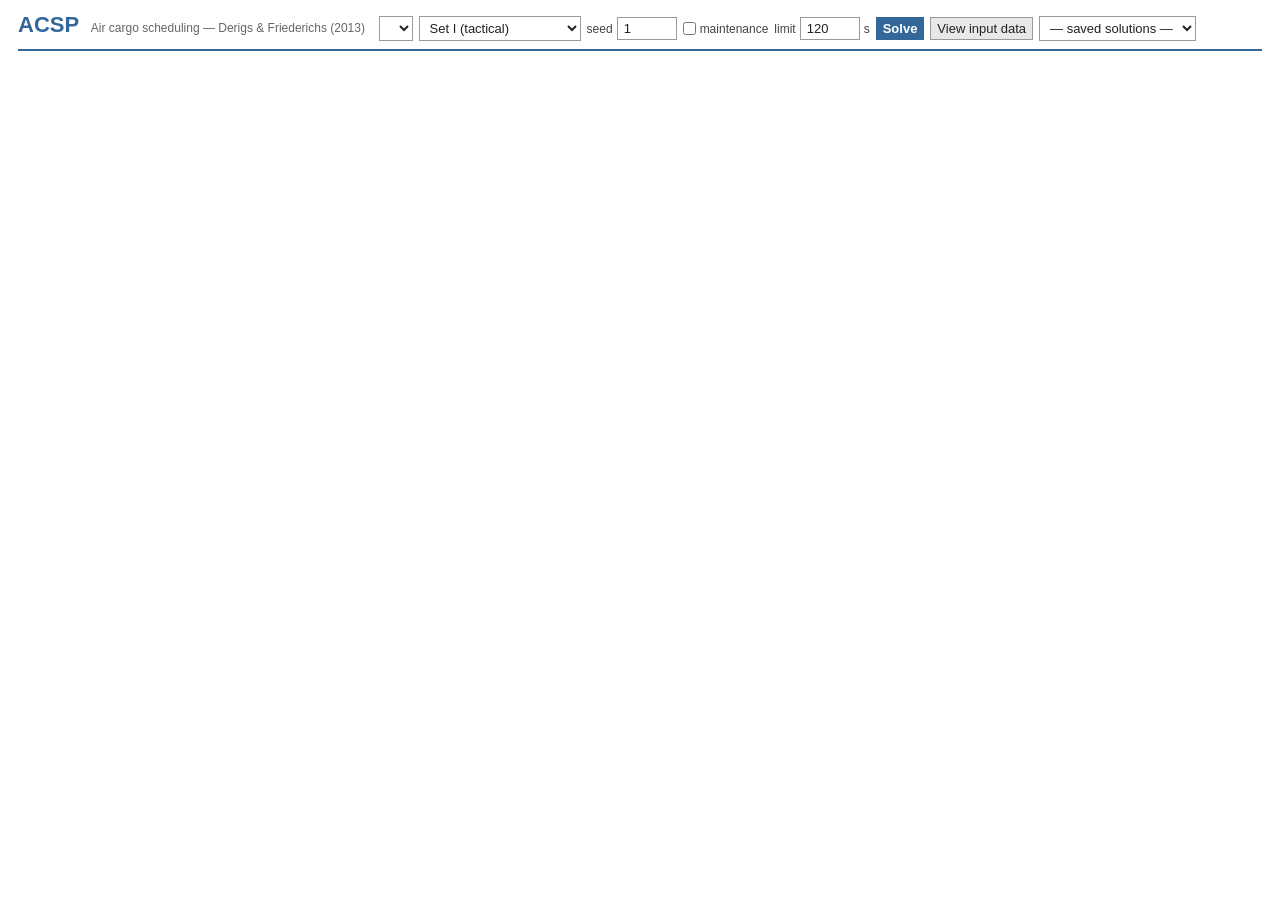
==== src/Acsp.Web/wwwroot/index.html @ 5bcb3110 "Hourly scrubber on the network map: optional hour-by-hour view of airborne legs Co-Authored-By: Clau" ====
<!DOCTYPE html>
<html lang="en">
<head>
<meta charset="utf-8">
<meta name="viewport" content="width=device-width, initial-scale=1">
<title>ACSP — Air Cargo Scheduling</title>
<link rel="stylesheet" href="style.css">
</head>
<body>
<header>
  <h1>ACSP <span class="sub">Air cargo scheduling — Derigs &amp; Friederichs (2013)</span></h1>
  <div class="controls">
    <select id="airline"></select>
    <select id="set">
      <option value="1">Set I (tactical)</option>
      <option value="2">Set II (more optionals)</option>
      <option value="3">Set III (strategic)</option>
    </select>
    <label>seed <input id="seed" type="number" value="1" min="1" max="99"></label>
    <label><input id="maintenance" type="checkbox"> maintenance</label>
    <label>limit <input id="timeLimit" type="number" value="120" min="5" step="5"> s</label>
    <button id="solveBtn">Solve</button>
    <button id="inputBtn">View input data</button>
    <select id="savedSolutions"><option value="">— saved solutions —</option></select>
  </div>
</header>

<section id="inputSection" class="hidden">
  <div class="panel">
    <div class="panel-title">Model input — <span id="inputName"></span>
      <button id="inputCloseBtn" class="small">close</button></div>
    <div id="inputSummary" class="kpi-row"></div>
  </div>
  <div class="two-col">
    <div class="panel">
      <div class="panel-title">Fleets</div>
      <table id="inputFleets"></table>
    </div>
    <div class="panel">
      <div class="panel-title">Airports</div>
      <div class="table-scroll"><table id="inputAirports"></table></div>
    </div>
  </div>
  <div class="two-col">
    <div class="panel">
      <div class="panel-title">Flights (master flight list)
        <input id="flightFilter" class="filter" placeholder="filter: code / airport / kind"></div>
      <div class="table-scroll"><table id="inputFlights"></table></div>
    </div>
    <div class="panel">
      <div class="panel-title">O&amp;D demand
        <input id="odFilter" class="filter" placeholder="filter: airport code"></div>
      <div class="table-scroll"><table id="inputOds"></table></div>
    </div>
  </div>
</section>

<section id="progressSection" class="hidden">
  <div class="panel">
    <div class="panel-title">Branch &amp; price &amp; cut <span id="jobName"></span>
      <button id="cancelBtn" class="small">stop</button></div>
    <div id="progressStats" class="stats-line">—</div>
    <svg id="convergence" viewBox="0 0 860 200" preserveAspectRatio="none"></svg>
  </div>
</section>

<div id="proposalsPanel" class="panel hidden">
  <div class="panel-title">Proposed candidate flights (planner module, outside the optimization)</div>
  <div id="proposalsSummary" class="stats-line"></div>
  <table id="proposalsTable"></table>
</div>

<section id="dashboard" class="hidden">
  <div class="actions">
    <button id="proposeBtn">Propose flights for unroutable demand and re-optimize</button>
    <a id="xlsxBtn" class="btn-link" href="#" download>Download itinerary (Excel)</a>
  </div>
  <div id="kpis" class="kpi-row"></div>

  <div class="two-col wide">
    <div class="panel">
      <div class="panel-title">Flight network <span class="legend">
        <span class="lg lg-mand">mandatory</span>
        <span class="lg lg-opt">optional (selected)</span>
        <span class="lg lg-rej">optional (rejected)</span>
        <span class="lg lg-ext">external</span></span>
      </div>
      <div class="map-controls">
        <label><input type="checkbox" id="mapHourMode"> hourly view</label>
        <input type="range" id="mapHour" min="0" max="167" value="96" step="1" disabled>
        <span id="mapHourLabel">all week (aggregated)</span>
      </div>
      <svg id="map" viewBox="0 0 1000 480"></svg>
    </div>
    <div class="panel">
      <div class="panel-title">Time-space network (selected schedule) <span id="tsNote" class="sub"></span></div>
      <div id="tsWrap"><svg id="timespace"></svg></div>
    </div>
  </div>

  <div class="panel">
    <div class="panel-title">Rotations (weekly Gantt per rotation)</div>
    <div id="ganttWrap"><svg id="gantt"></svg></div>
  </div>

  <div class="two-col">
    <div class="panel">
      <div class="panel-title">O&amp;D demand <span id="odSummary" class="sub"></span></div>
      <table id="odTable"></table>
    </div>
    <div class="panel">
      <div class="panel-title">Flights</div>
      <table id="flightTable"></table>
    </div>
  </div>
</section>

<script src="app.js"></script>
</body>
</html>
---- src/Acsp.Web/wwwroot/style.css ----
/* ACSP planning tool - basic styles */
* { box-sizing: border-box; margin: 0; padding: 0; }
body {
  background: #ffffff;
  color: #222222;
  font-family: Arial, Helvetica, sans-serif;
  font-size: 13px;
  padding: 12px 18px 50px;
}
header { border-bottom: 2px solid #336699; padding-bottom: 8px; margin-bottom: 12px; }
h1 { font-size: 22px; color: #336699; display: inline-block; margin-right: 10px; }
h1 .sub { font-size: 12px; color: #666666; font-weight: normal; margin-left: 6px; }
.controls { display: inline-flex; flex-wrap: wrap; gap: 6px; align-items: center; vertical-align: middle; }
select, input, button {
  background: #ffffff; color: #222222; border: 1px solid #999999;
  padding: 3px 6px; font-size: 13px; font-family: Arial, Helvetica, sans-serif;
}
input[type=number] { width: 60px; }
input[type=checkbox] { width: auto; }
label { color: #444444; font-size: 12px; display: flex; gap: 4px; align-items: center; }
button { cursor: pointer; background: #e8e8e8; }
button:hover { background: #d8d8d8; }
button.small { font-size: 11px; padding: 1px 6px; margin-left: 8px; }
#solveBtn { background: #336699; color: #ffffff; border-color: #336699; font-weight: bold; }
#solveBtn:hover { background: #28527a; }

.hidden { display: none; }
.panel { background: #ffffff; border: 1px solid #bbbbbb; padding: 10px 12px; margin-bottom: 12px; }
.panel-title { font-size: 13px; font-weight: bold; color: #333333;
  border-bottom: 1px solid #dddddd; padding-bottom: 4px; margin-bottom: 8px; }
.panel-title .sub { font-weight: normal; color: #666666; }
.stats-line { font-family: "Courier New", Courier, monospace; font-size: 12px; color: #222222;
  white-space: pre-wrap; margin-bottom: 6px; }

.kpi-row { display: grid; grid-template-columns: repeat(auto-fit, minmax(120px, 1fr));
  gap: 8px; margin-bottom: 12px; }
.kpi { background: #f5f5f5; border: 1px solid #cccccc; padding: 6px 10px; }
.kpi .v { font-size: 17px; font-weight: bold; margin-top: 2px; color: #222222; }
.kpi .l { font-size: 11px; color: #555555; }
.kpi .v.pos { color: #007700; }
.kpi .v.neg { color: #cc0000; }

svg { width: 100%; display: block; }
#convergence { height: 200px; background: #ffffff; border: 1px solid #cccccc; }
#map { background: #ffffff; border: 1px solid #cccccc; }
#ganttWrap { overflow-x: auto; }
#gantt { background: #ffffff; border: 1px solid #cccccc; min-width: 860px; }
#tsWrap { overflow: auto; max-height: 520px; border: 1px solid #cccccc; }
#timespace { background: #ffffff; min-width: 700px; }

.legend { float: right; font-weight: normal; }
.lg { margin-left: 10px; font-size: 11px; color: #444444; }
.lg::before { content: "■"; margin-right: 3px; }
.lg-mand::before { color: #0066cc; }
.lg-opt::before { color: #009933; }
.lg-rej::before { color: #aaaaaa; }
.lg-ext::before { color: #ff8800; }

.two-col { display: grid; grid-template-columns: 1fr 1fr; gap: 12px; }
.two-col > .panel { min-width: 0; }
@media (max-width: 1100px) { .two-col { grid-template-columns: 1fr; } }
.two-col.wide { grid-template-columns: 1.15fr 1fr; }
@media (max-width: 1300px) { .two-col.wide { grid-template-columns: 1fr; } }

table { width: 100%; border-collapse: collapse; font-size: 12px; }
th, td { text-align: right; padding: 3px 7px; border: 1px solid #cccccc; }
th:first-child, td:first-child { text-align: left; }
th { background: #e8e8e8; color: #333333; font-weight: bold; }
tr:nth-child(even) td { background: #f7f7f7; }
tr.dim td { color: #999999; }
.bar { display: inline-block; height: 8px; background: #0066cc; vertical-align: middle; }

.actions { display: flex; gap: 8px; align-items: center; margin-bottom: 10px; }
.table-scroll { max-height: 420px; overflow: auto; }
.map-controls { display: flex; gap: 10px; align-items: center; margin-bottom: 6px; font-size: 12px; }
.map-controls input[type=range] { width: 320px; }
.map-controls span { color: #444444; font-family: "Courier New", Courier, monospace; }
.filter { float: right; font-weight: normal; width: 200px; padding: 2px 5px; font-size: 12px; }
.btn-link { background: #e8e8e8; color: #222222; border: 1px solid #999999;
  padding: 3px 8px; font-size: 13px; text-decoration: none; }
.btn-link:hover { background: #d8d8d8; }
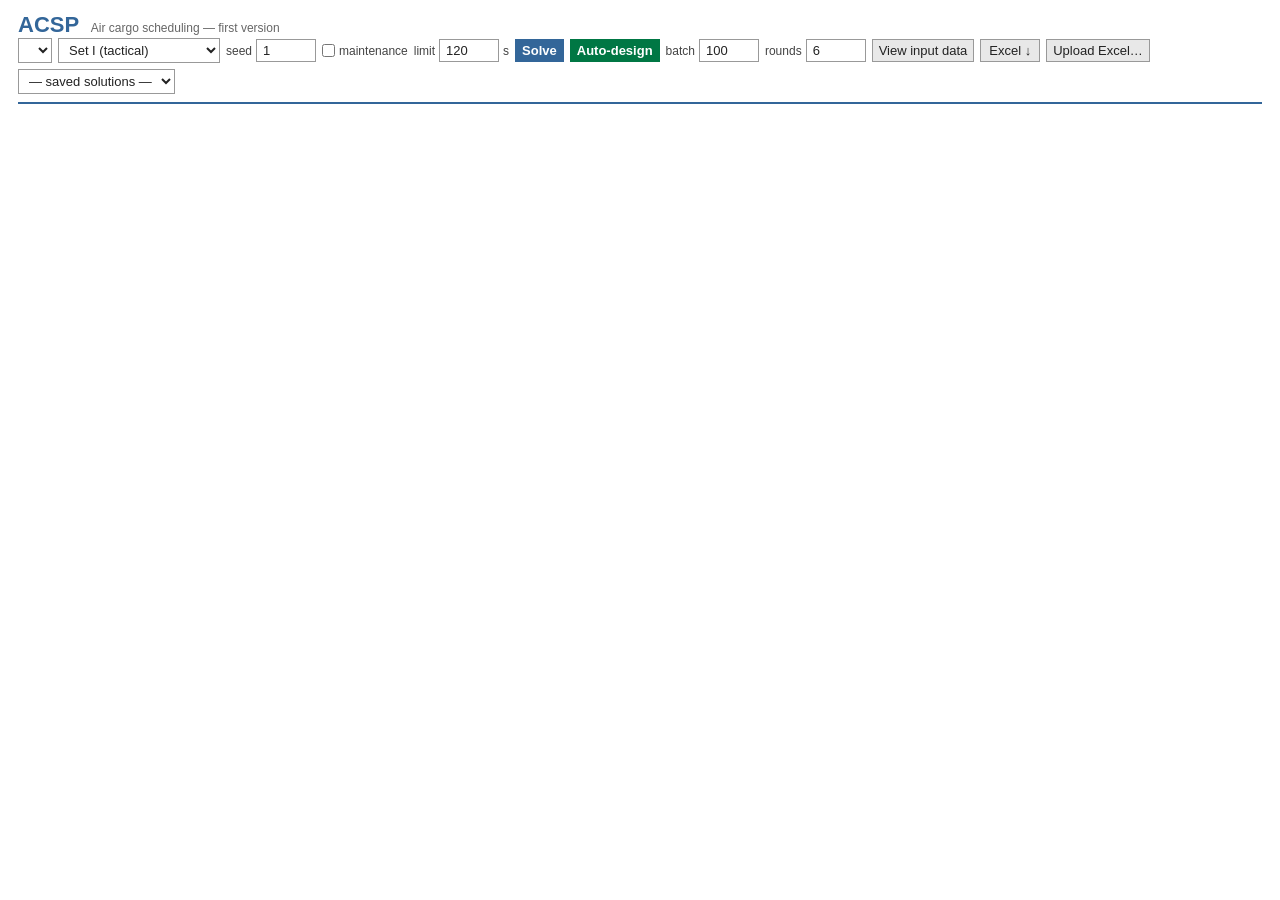
==== commit 1a4152d5: "Autonomous network design loop with candidate generation at scale NetworkDesigner iterates propose -" ====
--- a/src/Acsp.Web/wwwroot/index.html
+++ b/src/Acsp.Web/wwwroot/index.html
@@ -8,7 +8,7 @@
 </head>
 <body>
 <header>
-  <h1>ACSP <span class="sub">Air cargo scheduling — Derigs &amp; Friederichs (2013)</span></h1>
+  <h1>ACSP <span class="sub">Air cargo scheduling — first version</span></h1>
   <div class="controls">
     <select id="airline"></select>
     <select id="set">
@@ -20,10 +20,33 @@
     <label><input id="maintenance" type="checkbox"> maintenance</label>
     <label>limit <input id="timeLimit" type="number" value="120" min="5" step="5"> s</label>
     <button id="solveBtn">Solve</button>
+    <button id="designBtn" title="Autonomous design: propose candidate flights in rounds, re-optimize, keep what pays off">Auto-design</button>
+    <label>batch <input id="designBatch" type="number" value="100" min="5" step="5"></label>
+    <label>rounds <input id="designRounds" type="number" value="6" min="1" max="30"></label>
     <button id="inputBtn">View input data</button>
+    <a id="templateBtn" class="btn-link" href="/api/template.xlsx" download>Excel ↓</a>
+    <button id="uploadBtn" title="Upload an edited instance workbook (same format as the Excel download)">Upload Excel…</button>
+    <input type="file" id="uploadFile" accept=".xlsx" hidden>
+    <span id="sourceBadge" class="hidden badge">uploaded: <b id="sourceName"></b>
+      <button id="sourceClear" class="small">×</button></span>
     <select id="savedSolutions"><option value="">— saved solutions —</option></select>
   </div>
 </header>
+
+<div id="uploadPanel" class="panel hidden">
+  <div class="panel-title">Excel import <button id="uploadCloseBtn" class="small">close</button></div>
+  <div id="uploadSummary" class="stats-line"></div>
+  <table id="uploadMessages"></table>
+</div>
+
+<div id="designPanel" class="panel hidden">
+  <div class="panel-title">Autonomous network design
+    <span id="designStatus" class="sub"></span></div>
+  <div id="designSummary" class="stats-line"></div>
+  <div id="designRoundsChart" class="rounds-chart"></div>
+  <div class="table-scroll"><table id="designRoundsTable"></table></div>
+  <div class="table-scroll"><table id="designProposals"></table></div>
+</div>
 
 <section id="inputSection" class="hidden">
   <div class="panel">
--- a/src/Acsp.Web/wwwroot/style.css
+++ b/src/Acsp.Web/wwwroot/style.css
@@ -79,3 +79,20 @@
 .btn-link { background: #e8e8e8; color: #222222; border: 1px solid #999999;
   padding: 3px 8px; font-size: 13px; text-decoration: none; }
 .btn-link:hover { background: #d8d8d8; }
+
+#designBtn { background: #007744; color: #ffffff; border-color: #007744; font-weight: bold; }
+#designBtn:hover { background: #005c34; }
+.badge { background: #eef6ee; border: 1px solid #77aa77; color: #225522;
+  padding: 3px 8px; font-size: 12px; }
+.rounds-chart { display: flex; align-items: flex-end; gap: 6px; height: 90px;
+  margin: 8px 0 14px; }
+.rounds-chart .rbar { flex: 1; max-width: 90px; display: flex; flex-direction: column;
+  justify-content: flex-end; height: 100%; text-align: center; font-size: 10px; color: #444444; }
+.rounds-chart .rbar .fill { background: #66bb88; border: 1px solid #338855; }
+.rounds-chart .rbar.best .fill { background: #007744; }
+.rounds-chart .rbar.base .fill { background: #bbbbbb; border-color: #999999; }
+.rounds-chart .rbar.running .fill { background: none; border: 1px dashed #338855; }
+.st { padding: 1px 6px; font-size: 11px; border: 1px solid; }
+.st-accepted { background: #e2f2e2; border-color: #338855; color: #1d5c38; }
+.st-evicted { background: #f2f2f2; border-color: #aaaaaa; color: #777777; }
+.st-testing { background: #e6f0fa; border-color: #4488cc; color: #22557f; }
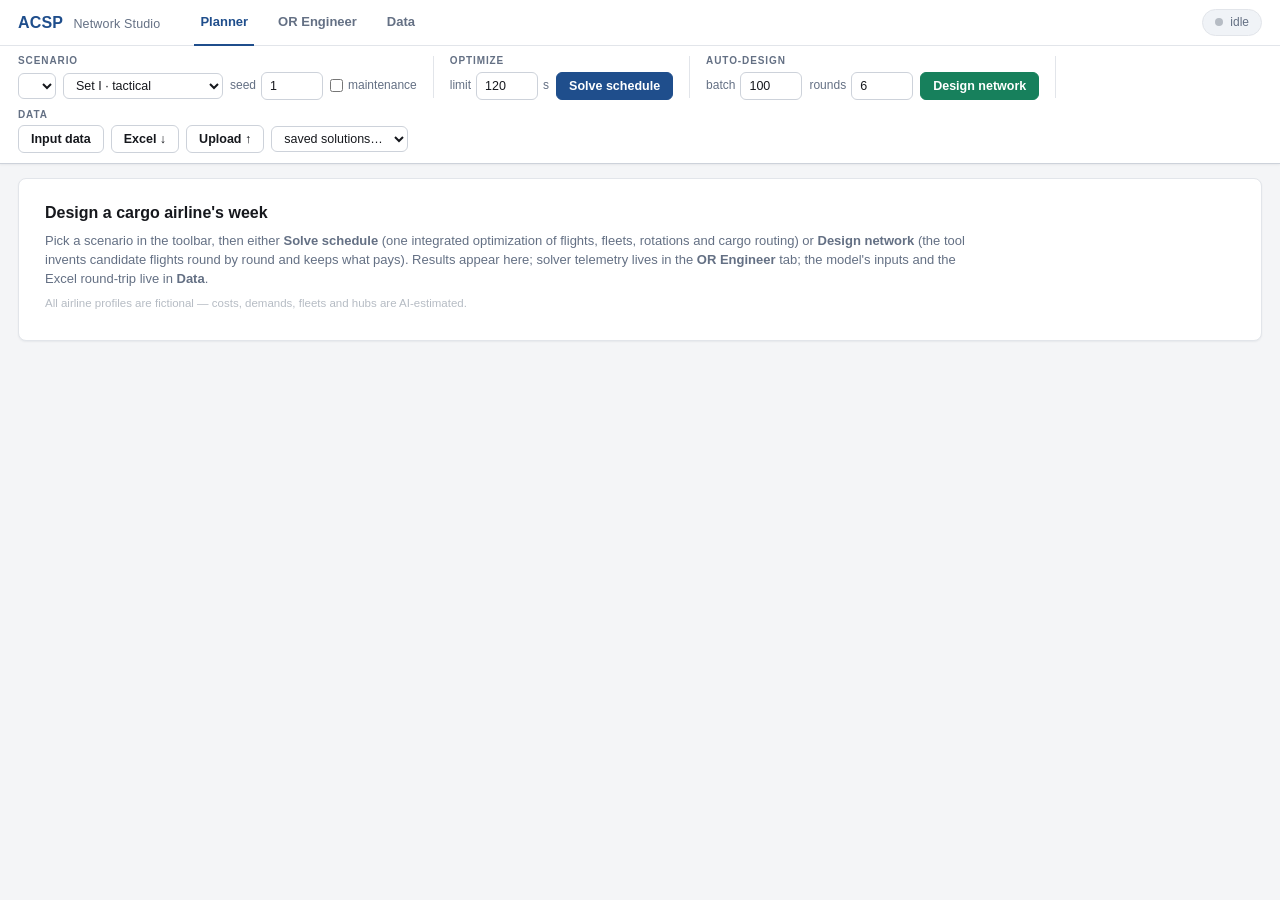
==== commit f8af5f35: "Web UI: Network Studio redesign — persona workspaces, professional design system - Three workspaces " ====
--- a/src/Acsp.Web/wwwroot/index.html
+++ b/src/Acsp.Web/wwwroot/index.html
@@ -3,43 +3,99 @@
 <head>
 <meta charset="utf-8">
 <meta name="viewport" content="width=device-width, initial-scale=1">
-<title>ACSP — Air Cargo Scheduling</title>
+<title>ACSP — Network Studio</title>
 <link rel="stylesheet" href="style.css">
 </head>
-<body>
-<header>
-  <h1>ACSP <span class="sub">Air cargo scheduling — first version</span></h1>
-  <div class="controls">
-    <select id="airline"></select>
-    <select id="set">
-      <option value="1">Set I (tactical)</option>
-      <option value="2">Set II (more optionals)</option>
-      <option value="3">Set III (strategic)</option>
-    </select>
-    <label>seed <input id="seed" type="number" value="1" min="1" max="99"></label>
-    <label><input id="maintenance" type="checkbox"> maintenance</label>
-    <label>limit <input id="timeLimit" type="number" value="120" min="5" step="5"> s</label>
-    <button id="solveBtn">Solve</button>
-    <button id="designBtn" title="Autonomous design: propose candidate flights in rounds, re-optimize, keep what pays off">Auto-design</button>
-    <label>batch <input id="designBatch" type="number" value="100" min="5" step="5"></label>
-    <label>rounds <input id="designRounds" type="number" value="6" min="1" max="30"></label>
-    <button id="inputBtn">View input data</button>
-    <a id="templateBtn" class="btn-link" href="/api/template.xlsx" download>Excel ↓</a>
-    <button id="uploadBtn" title="Upload an edited instance workbook (same format as the Excel download)">Upload Excel…</button>
-    <input type="file" id="uploadFile" accept=".xlsx" hidden>
-    <span id="sourceBadge" class="hidden badge">uploaded: <b id="sourceName"></b>
-      <button id="sourceClear" class="small">×</button></span>
-    <select id="savedSolutions"><option value="">— saved solutions —</option></select>
+<body data-ws="planner">
+
+<header id="appbar">
+  <div class="bar-row bar-top">
+    <div class="brand">ACSP <span class="brand-sub">Network Studio</span></div>
+    <nav class="ws-tabs" id="wsTabs">
+      <button data-ws="planner" class="on" title="Network results: map, P&amp;L, rotations, demand served">Planner</button>
+      <button data-ws="engineer" title="Solver telemetry: convergence, bounds, time-space network">OR Engineer</button>
+      <button data-ws="data" title="Model input: fleets, airports, flights, demand; Excel round-trip">Data</button>
+    </nav>
+    <div id="jobChip" class="chip idle" title="Optimizer status">
+      <span class="chip-dot"></span><span id="jobChipText">idle</span>
+    </div>
+  </div>
+
+  <div class="bar-row toolbar">
+    <div class="group">
+      <div class="glabel">Scenario</div>
+      <div class="gbody">
+        <select id="airline" title="Airline archetype (all data fictional)"></select>
+        <select id="set" title="Instance set: how many optional candidate flights exist">
+          <option value="1">Set I · tactical</option>
+          <option value="2">Set II · more optionals</option>
+          <option value="3">Set III · strategic</option>
+        </select>
+        <label title="Random seed for the synthetic instance">seed <input id="seed" type="number" value="1" min="1" max="99"></label>
+        <label title="Enforce A-check maintenance in rotations"><input id="maintenance" type="checkbox"> maintenance</label>
+        <span id="sourceBadge" class="hidden badge">Excel: <b id="sourceName"></b>
+          <button id="sourceClear" class="small" title="Back to the generated scenario">×</button></span>
+      </div>
+    </div>
+    <div class="gsep"></div>
+    <div class="group">
+      <div class="glabel">Optimize</div>
+      <div class="gbody">
+        <label title="Wall-clock budget for the solve">limit <input id="timeLimit" type="number" value="120" min="5" step="5"> s</label>
+        <button id="solveBtn" class="primary" title="One integrated solve of the current scenario">Solve schedule</button>
+      </div>
+    </div>
+    <div class="gsep"></div>
+    <div class="group">
+      <div class="glabel">Auto-design</div>
+      <div class="gbody">
+        <label title="Candidate flights proposed per round">batch <input id="designBatch" type="number" value="100" min="5" step="5"></label>
+        <label title="Maximum design rounds">rounds <input id="designRounds" type="number" value="6" min="1" max="30"></label>
+        <button id="designBtn" class="go" title="Autonomous design: propose candidate flights in rounds, re-optimize, keep what pays">Design network</button>
+      </div>
+    </div>
+    <div class="gsep"></div>
+    <div class="group">
+      <div class="glabel">Data</div>
+      <div class="gbody">
+        <button id="inputBtn" title="Inspect everything the optimizer receives">Input data</button>
+        <a id="templateBtn" class="btn-link" href="/api/template.xlsx" download title="Download this scenario as an editable Excel workbook">Excel ↓</a>
+        <button id="uploadBtn" title="Upload an edited instance workbook (same format as the Excel download)">Upload ↑</button>
+        <input type="file" id="uploadFile" accept=".xlsx" hidden>
+        <select id="savedSolutions" title="Reopen a previously solved schedule"><option value="">saved solutions…</option></select>
+      </div>
+    </div>
   </div>
 </header>
 
-<div id="uploadPanel" class="panel hidden">
-  <div class="panel-title">Excel import <button id="uploadCloseBtn" class="small">close</button></div>
-  <div id="uploadSummary" class="stats-line"></div>
-  <table id="uploadMessages"></table>
-</div>
-
-<div id="designPanel" class="panel hidden">
+<main>
+
+<!-- ============================================= shared: run telemetry -->
+<section id="progressSection" class="hidden ws ws-p ws-e">
+  <div class="panel">
+    <div class="panel-title">Optimizer run <span id="jobName" class="sub"></span>
+      <button id="cancelBtn" class="small danger">stop</button></div>
+    <div id="progressStats" class="stats-line">—</div>
+    <svg id="convergence" viewBox="0 0 860 200" preserveAspectRatio="none"></svg>
+    <div class="chart-legend"><span class="lg lg-bound">upper bound</span><span class="lg lg-inc">incumbent (best feasible)</span></div>
+  </div>
+</section>
+
+<!-- ============================================= planner: empty state -->
+<section id="emptyState" class="ws ws-p">
+  <div class="panel empty">
+    <h2>Design a cargo airline's week</h2>
+    <p>Pick a scenario in the toolbar, then either <b>Solve schedule</b> (one integrated
+    optimization of flights, fleets, rotations and cargo routing) or <b>Design network</b>
+    (the tool invents candidate flights round by round and keeps what pays).
+    Results appear here; solver telemetry lives in the <b>OR Engineer</b> tab; the model's
+    inputs and the Excel round-trip live in <b>Data</b>.</p>
+    <p class="fine">All airline profiles are fictional — costs, demands, fleets and hubs are AI-estimated.</p>
+  </div>
+</section>
+
+<!-- ============================================= design run (planner + engineer) -->
+<div id="designPanel" class="panel hidden ws ws-p ws-e">
   <div class="panel-title">Autonomous network design
     <span id="designStatus" class="sub"></span></div>
   <div id="designSummary" class="stats-line"></div>
@@ -48,7 +104,76 @@
   <div class="table-scroll"><table id="designProposals"></table></div>
 </div>
 
-<section id="inputSection" class="hidden">
+<div id="proposalsPanel" class="panel hidden ws ws-p">
+  <div class="panel-title">Proposed candidate flights <span class="sub">planner module — enter as optional, the optimizer decides</span></div>
+  <div id="proposalsSummary" class="stats-line"></div>
+  <div class="table-scroll"><table id="proposalsTable"></table></div>
+</div>
+
+<!-- ============================================= results dashboard -->
+<section id="dashboard" class="hidden">
+  <div id="kpis" class="kpi-row ws ws-p ws-e"></div>
+
+  <div class="actions ws ws-p">
+    <button id="proposeBtn" title="Generate candidate flights aimed at demand this schedule leaves on the ground, then re-optimize">Propose flights for unserved demand</button>
+    <a id="xlsxBtn" class="btn-link" href="#" download title="Full itinerary workbook: rotations, legs, shipments">Itinerary Excel ↓</a>
+  </div>
+
+  <div class="panel ws ws-p">
+    <div class="panel-title">Flight network <span class="legend">
+      <span class="lg lg-mand">mandatory</span>
+      <span class="lg lg-opt">optional · selected</span>
+      <span class="lg lg-rej">optional · rejected</span>
+      <span class="lg lg-ext">external</span></span>
+    </div>
+    <div class="map-controls">
+      <label><input type="checkbox" id="mapHourMode"> hourly view</label>
+      <input type="range" id="mapHour" min="0" max="167" value="96" step="1" disabled>
+      <span id="mapHourLabel">all week (aggregated)</span>
+    </div>
+    <svg id="map" viewBox="0 0 1000 480"></svg>
+  </div>
+
+  <div class="two-col ws ws-p">
+    <div class="panel">
+      <div class="panel-title">O&amp;D demand <span id="odSummary" class="sub"></span></div>
+      <div class="table-scroll"><table id="odTable"></table></div>
+    </div>
+    <div class="panel">
+      <div class="panel-title">Flights <span class="sub">by load factor</span></div>
+      <div class="table-scroll"><table id="flightTable"></table></div>
+    </div>
+  </div>
+
+  <div class="panel ws ws-p">
+    <div class="panel-title">Rotations <span class="sub">weekly Gantt per rotation</span></div>
+    <div id="ganttWrap"><svg id="gantt"></svg></div>
+  </div>
+
+  <div class="panel ws ws-e">
+    <div class="panel-title">Time-space network <span id="tsNote" class="sub"></span></div>
+    <div id="tsWrap"><svg id="timespace"></svg></div>
+  </div>
+</section>
+
+<!-- ============================================= data workspace -->
+<section class="ws ws-d">
+  <div class="panel empty">
+    <h2>Model data &amp; Excel round-trip</h2>
+    <p><b>Input data</b> shows everything the optimizer receives for the current scenario.
+    <b>Excel ↓</b> exports it as a workbook — airports, fleets, flights (one row per leg),
+    O&amp;D demand — for a planner to edit. <b>Upload ↑</b> brings the edited workbook back
+    with row-level validation; Solve and Design then run on the uploaded instance.</p>
+  </div>
+</section>
+
+<div id="uploadPanel" class="panel hidden ws ws-d">
+  <div class="panel-title">Excel import <button id="uploadCloseBtn" class="small">close</button></div>
+  <div id="uploadSummary" class="stats-line"></div>
+  <div class="table-scroll"><table id="uploadMessages"></table></div>
+</div>
+
+<section id="inputSection" class="hidden ws ws-d">
   <div class="panel">
     <div class="panel-title">Model input — <span id="inputName"></span>
       <button id="inputCloseBtn" class="small">close</button></div>
@@ -57,7 +182,7 @@
   <div class="two-col">
     <div class="panel">
       <div class="panel-title">Fleets</div>
-      <table id="inputFleets"></table>
+      <div class="table-scroll"><table id="inputFleets"></table></div>
     </div>
     <div class="panel">
       <div class="panel-title">Airports</div>
@@ -66,7 +191,7 @@
   </div>
   <div class="two-col">
     <div class="panel">
-      <div class="panel-title">Flights (master flight list)
+      <div class="panel-title">Flights <span class="sub">master flight list</span>
         <input id="flightFilter" class="filter" placeholder="filter: code / airport / kind"></div>
       <div class="table-scroll"><table id="inputFlights"></table></div>
     </div>
@@ -78,65 +203,7 @@
   </div>
 </section>
 
-<section id="progressSection" class="hidden">
-  <div class="panel">
-    <div class="panel-title">Branch &amp; price &amp; cut <span id="jobName"></span>
-      <button id="cancelBtn" class="small">stop</button></div>
-    <div id="progressStats" class="stats-line">—</div>
-    <svg id="convergence" viewBox="0 0 860 200" preserveAspectRatio="none"></svg>
-  </div>
-</section>
-
-<div id="proposalsPanel" class="panel hidden">
-  <div class="panel-title">Proposed candidate flights (planner module, outside the optimization)</div>
-  <div id="proposalsSummary" class="stats-line"></div>
-  <table id="proposalsTable"></table>
-</div>
-
-<section id="dashboard" class="hidden">
-  <div class="actions">
-    <button id="proposeBtn">Propose flights for unroutable demand and re-optimize</button>
-    <a id="xlsxBtn" class="btn-link" href="#" download>Download itinerary (Excel)</a>
-  </div>
-  <div id="kpis" class="kpi-row"></div>
-
-  <div class="two-col wide">
-    <div class="panel">
-      <div class="panel-title">Flight network <span class="legend">
-        <span class="lg lg-mand">mandatory</span>
-        <span class="lg lg-opt">optional (selected)</span>
-        <span class="lg lg-rej">optional (rejected)</span>
-        <span class="lg lg-ext">external</span></span>
-      </div>
-      <div class="map-controls">
-        <label><input type="checkbox" id="mapHourMode"> hourly view</label>
-        <input type="range" id="mapHour" min="0" max="167" value="96" step="1" disabled>
-        <span id="mapHourLabel">all week (aggregated)</span>
-      </div>
-      <svg id="map" viewBox="0 0 1000 480"></svg>
-    </div>
-    <div class="panel">
-      <div class="panel-title">Time-space network (selected schedule) <span id="tsNote" class="sub"></span></div>
-      <div id="tsWrap"><svg id="timespace"></svg></div>
-    </div>
-  </div>
-
-  <div class="panel">
-    <div class="panel-title">Rotations (weekly Gantt per rotation)</div>
-    <div id="ganttWrap"><svg id="gantt"></svg></div>
-  </div>
-
-  <div class="two-col">
-    <div class="panel">
-      <div class="panel-title">O&amp;D demand <span id="odSummary" class="sub"></span></div>
-      <table id="odTable"></table>
-    </div>
-    <div class="panel">
-      <div class="panel-title">Flights</div>
-      <table id="flightTable"></table>
-    </div>
-  </div>
-</section>
+</main>
 
 <script src="app.js"></script>
 </body>
--- a/src/Acsp.Web/wwwroot/style.css
+++ b/src/Acsp.Web/wwwroot/style.css
@@ -1,98 +1,229 @@
-/* ACSP planning tool - basic styles */
+/* ACSP Network Studio — professional, data-dense, restrained. */
+:root {
+  --bg: #f4f5f7;
+  --panel: #ffffff;
+  --ink: #16181d;
+  --muted: #647084;
+  --line: #e2e5ea;
+  --line-strong: #cdd2da;
+  --accent: #1f4e8c;        /* deep blue: primary actions, mandatory flights */
+  --accent-ink: #ffffff;
+  --go: #17805c;            /* green: design, incumbents, selected optionals */
+  --danger: #c03434;        /* red: bounds, hubs, stop */
+  --warn: #b26a00;          /* amber: external capacity */
+  --dim: #b6bcc4;
+  --soft: #f0f3f7;
+  --shadow: 0 1px 2px rgba(22, 30, 45, .06);
+  --radius: 8px;
+}
 * { box-sizing: border-box; margin: 0; padding: 0; }
+html { scroll-padding-top: 110px; }
 body {
-  background: #ffffff;
-  color: #222222;
-  font-family: Arial, Helvetica, sans-serif;
-  font-size: 13px;
-  padding: 12px 18px 50px;
-}
-header { border-bottom: 2px solid #336699; padding-bottom: 8px; margin-bottom: 12px; }
-h1 { font-size: 22px; color: #336699; display: inline-block; margin-right: 10px; }
-h1 .sub { font-size: 12px; color: #666666; font-weight: normal; margin-left: 6px; }
-.controls { display: inline-flex; flex-wrap: wrap; gap: 6px; align-items: center; vertical-align: middle; }
-select, input, button {
-  background: #ffffff; color: #222222; border: 1px solid #999999;
-  padding: 3px 6px; font-size: 13px; font-family: Arial, Helvetica, sans-serif;
-}
-input[type=number] { width: 60px; }
-input[type=checkbox] { width: auto; }
-label { color: #444444; font-size: 12px; display: flex; gap: 4px; align-items: center; }
-button { cursor: pointer; background: #e8e8e8; }
-button:hover { background: #d8d8d8; }
-button.small { font-size: 11px; padding: 1px 6px; margin-left: 8px; }
-#solveBtn { background: #336699; color: #ffffff; border-color: #336699; font-weight: bold; }
-#solveBtn:hover { background: #28527a; }
-
-.hidden { display: none; }
-.panel { background: #ffffff; border: 1px solid #bbbbbb; padding: 10px 12px; margin-bottom: 12px; }
-.panel-title { font-size: 13px; font-weight: bold; color: #333333;
-  border-bottom: 1px solid #dddddd; padding-bottom: 4px; margin-bottom: 8px; }
-.panel-title .sub { font-weight: normal; color: #666666; }
-.stats-line { font-family: "Courier New", Courier, monospace; font-size: 12px; color: #222222;
-  white-space: pre-wrap; margin-bottom: 6px; }
-
-.kpi-row { display: grid; grid-template-columns: repeat(auto-fit, minmax(120px, 1fr));
-  gap: 8px; margin-bottom: 12px; }
-.kpi { background: #f5f5f5; border: 1px solid #cccccc; padding: 6px 10px; }
-.kpi .v { font-size: 17px; font-weight: bold; margin-top: 2px; color: #222222; }
-.kpi .l { font-size: 11px; color: #555555; }
-.kpi .v.pos { color: #007700; }
-.kpi .v.neg { color: #cc0000; }
-
+  background: var(--bg);
+  color: var(--ink);
+  font: 13px/1.45 -apple-system, BlinkMacSystemFont, "Segoe UI", Roboto, Helvetica, Arial, sans-serif;
+  -webkit-font-smoothing: antialiased;
+}
+main { max-width: 1720px; margin: 0 auto; padding: 14px 18px 70px; }
+
+/* ------------------------------------------------------------- app bar */
+#appbar {
+  position: sticky; top: 0; z-index: 100;
+  background: var(--panel);
+  border-bottom: 1px solid var(--line-strong);
+  box-shadow: var(--shadow);
+}
+.bar-row { display: flex; align-items: center; gap: 14px; padding: 0 18px; }
+.bar-top { height: 46px; border-bottom: 1px solid var(--line); }
+.brand { font-size: 16px; font-weight: 750; letter-spacing: .01em; color: var(--accent); white-space: nowrap; }
+.brand-sub { font-weight: 450; color: var(--muted); font-size: 12.5px; margin-left: 6px; }
+
+.ws-tabs { display: flex; gap: 2px; height: 100%; margin-left: 12px; }
+.ws-tabs button {
+  border: none; background: none; cursor: pointer; position: relative;
+  font: inherit; font-size: 13px; font-weight: 550; color: var(--muted);
+  padding: 0 14px; height: 100%;
+}
+.ws-tabs button:hover { color: var(--ink); }
+.ws-tabs button.on { color: var(--accent); }
+.ws-tabs button.on::after {
+  content: ""; position: absolute; left: 8px; right: 8px; bottom: -1px;
+  height: 2px; background: var(--accent);
+}
+
+.chip {
+  margin-left: auto; display: flex; align-items: center; gap: 7px;
+  border: 1px solid var(--line); border-radius: 99px; padding: 4px 12px;
+  font-size: 12px; color: var(--muted); background: var(--soft);
+  max-width: 46%; overflow: hidden; white-space: nowrap;
+}
+.chip span:last-child { overflow: hidden; text-overflow: ellipsis; }
+.chip-dot { width: 8px; height: 8px; border-radius: 99px; background: var(--dim); flex: none; }
+.chip.running { border-color: var(--accent); color: var(--accent); background: #eef3fa; }
+.chip.running .chip-dot { background: var(--accent); animation: pulse 1.2s ease infinite; }
+.chip.done { border-color: var(--go); color: var(--go); background: #ecf6f1; }
+.chip.done .chip-dot { background: var(--go); }
+.chip.error { border-color: var(--danger); color: var(--danger); background: #faeeee; }
+.chip.error .chip-dot { background: var(--danger); }
+@keyframes pulse { 50% { opacity: .35; } }
+
+/* toolbar */
+.toolbar { padding: 8px 18px 10px; flex-wrap: wrap; row-gap: 8px; }
+.group { display: flex; flex-direction: column; gap: 3px; }
+.glabel {
+  font-size: 10px; font-weight: 700; letter-spacing: .09em; text-transform: uppercase;
+  color: var(--muted);
+}
+.gbody { display: flex; align-items: center; gap: 7px; flex-wrap: wrap; }
+.gsep { width: 1px; align-self: stretch; background: var(--line); margin: 2px 2px; }
+
+select, input[type=number], input[type=text], .filter {
+  background: var(--panel); color: var(--ink);
+  border: 1px solid var(--line-strong); border-radius: 6px;
+  padding: 4px 8px; font: inherit; font-size: 12.5px;
+}
+select:focus, input:focus, button:focus-visible { outline: 2px solid #9db8dd; outline-offset: 0; }
+input[type=number] { width: 62px; font-variant-numeric: tabular-nums; }
+input[type=checkbox] { accent-color: var(--accent); width: auto; }
+label { color: var(--muted); font-size: 12px; display: inline-flex; gap: 5px; align-items: center; white-space: nowrap; }
+
+button, .btn-link {
+  font: inherit; font-size: 12.5px; font-weight: 550; cursor: pointer;
+  background: var(--panel); color: var(--ink);
+  border: 1px solid var(--line-strong); border-radius: 6px;
+  padding: 4px 12px; text-decoration: none; display: inline-block; white-space: nowrap;
+}
+button:hover, .btn-link:hover { background: var(--soft); border-color: var(--dim); }
+button.primary { background: var(--accent); border-color: var(--accent); color: var(--accent-ink); }
+button.primary:hover { background: #173d6f; }
+button.go { background: var(--go); border-color: var(--go); color: #fff; }
+button.go:hover { background: #116347; }
+button.small { font-size: 11px; padding: 1px 8px; margin-left: 8px; font-weight: 500; }
+button.small.danger { color: var(--danger); border-color: #d9a3a3; }
+button.small.danger:hover { background: #faeeee; }
+button:disabled { opacity: .45; cursor: default; }
+
+.badge {
+  background: #ecf6f1; border: 1px solid #a9d3c0; color: var(--go);
+  border-radius: 6px; padding: 3px 9px; font-size: 12px; display: inline-flex; align-items: center;
+}
+.hidden { display: none !important; }
+
+/* workspace filtering: panels are tagged ws-p / ws-e / ws-d */
+body[data-ws="planner"]  .ws:not(.ws-p) { display: none; }
+body[data-ws="engineer"] .ws:not(.ws-e) { display: none; }
+body[data-ws="data"]     .ws:not(.ws-d) { display: none; }
+
+/* ------------------------------------------------------------- panels */
+.panel {
+  background: var(--panel); border: 1px solid var(--line);
+  border-radius: var(--radius); box-shadow: var(--shadow);
+  padding: 12px 14px; margin-bottom: 14px; min-width: 0;
+}
+.panel-title {
+  font-size: 13px; font-weight: 650; color: var(--ink);
+  padding-bottom: 8px; margin-bottom: 10px; border-bottom: 1px solid var(--line);
+  display: flex; align-items: baseline; gap: 8px; flex-wrap: wrap;
+}
+.panel-title .sub { font-weight: 450; color: var(--muted); font-size: 12px; }
+.panel.empty { padding: 22px 26px; }
+.panel.empty h2 { font-size: 16px; margin-bottom: 8px; }
+.panel.empty p { color: var(--muted); max-width: 72em; margin-bottom: 6px; }
+.panel.empty .fine { font-size: 11.5px; color: var(--dim); }
+
+.stats-line {
+  font-family: ui-monospace, "SF Mono", Menlo, Consolas, monospace;
+  font-size: 12px; color: var(--ink); white-space: pre-wrap; margin-bottom: 8px;
+}
+
+/* KPIs */
+.kpi-row {
+  display: grid; grid-template-columns: repeat(auto-fit, minmax(128px, 1fr));
+  gap: 10px; margin-bottom: 14px;
+}
+.kpi {
+  background: var(--panel); border: 1px solid var(--line); border-radius: var(--radius);
+  box-shadow: var(--shadow); padding: 9px 12px;
+}
+.kpi .l {
+  font-size: 10px; font-weight: 700; letter-spacing: .07em; text-transform: uppercase;
+  color: var(--muted);
+}
+.kpi .v {
+  font-size: 17px; font-weight: 650; margin-top: 3px; color: var(--ink);
+  font-variant-numeric: tabular-nums; white-space: nowrap;
+}
+.kpi .v.pos { color: var(--go); }
+.kpi .v.neg { color: var(--danger); }
+
+/* charts & drawings */
 svg { width: 100%; display: block; }
-#convergence { height: 200px; background: #ffffff; border: 1px solid #cccccc; }
-#map { background: #ffffff; border: 1px solid #cccccc; }
+#convergence { height: 200px; border: 1px solid var(--line); border-radius: 6px; background: #fff; }
+#map { border: 1px solid var(--line); border-radius: 6px; background: #fdfdfc; }
 #ganttWrap { overflow-x: auto; }
-#gantt { background: #ffffff; border: 1px solid #cccccc; min-width: 860px; }
-#tsWrap { overflow: auto; max-height: 520px; border: 1px solid #cccccc; }
-#timespace { background: #ffffff; min-width: 700px; }
-
-.legend { float: right; font-weight: normal; }
-.lg { margin-left: 10px; font-size: 11px; color: #444444; }
-.lg::before { content: "■"; margin-right: 3px; }
-.lg-mand::before { color: #0066cc; }
-.lg-opt::before { color: #009933; }
-.lg-rej::before { color: #aaaaaa; }
-.lg-ext::before { color: #ff8800; }
-
-.two-col { display: grid; grid-template-columns: 1fr 1fr; gap: 12px; }
+#gantt { min-width: 860px; }
+#tsWrap { overflow: auto; max-height: 560px; border: 1px solid var(--line); border-radius: 6px; }
+#timespace { background: #fff; min-width: 700px; }
+.chart-legend { margin-top: 6px; }
+
+.legend { margin-left: auto; font-weight: 450; }
+.lg { margin-left: 12px; font-size: 11.5px; color: var(--muted); }
+.lg::before { content: "■"; margin-right: 4px; }
+.lg-mand::before { color: var(--accent); }
+.lg-opt::before { color: var(--go); }
+.lg-rej::before { color: var(--dim); }
+.lg-ext::before { color: var(--warn); }
+.lg-bound::before { color: var(--danger); }
+.lg-inc::before { color: var(--go); }
+
+.two-col { display: grid; grid-template-columns: 1fr 1fr; gap: 14px; }
 .two-col > .panel { min-width: 0; }
-@media (max-width: 1100px) { .two-col { grid-template-columns: 1fr; } }
-.two-col.wide { grid-template-columns: 1.15fr 1fr; }
-@media (max-width: 1300px) { .two-col.wide { grid-template-columns: 1fr; } }
-
+@media (max-width: 1150px) { .two-col { grid-template-columns: 1fr; } }
+
+/* ------------------------------------------------------------- tables */
 table { width: 100%; border-collapse: collapse; font-size: 12px; }
-th, td { text-align: right; padding: 3px 7px; border: 1px solid #cccccc; }
+th, td {
+  text-align: right; padding: 5px 9px;
+  border-bottom: 1px solid var(--line);
+  font-variant-numeric: tabular-nums;
+}
 th:first-child, td:first-child { text-align: left; }
-th { background: #e8e8e8; color: #333333; font-weight: bold; }
-tr:nth-child(even) td { background: #f7f7f7; }
-tr.dim td { color: #999999; }
-.bar { display: inline-block; height: 8px; background: #0066cc; vertical-align: middle; }
-
-.actions { display: flex; gap: 8px; align-items: center; margin-bottom: 10px; }
-.table-scroll { max-height: 420px; overflow: auto; }
-.map-controls { display: flex; gap: 10px; align-items: center; margin-bottom: 6px; font-size: 12px; }
-.map-controls input[type=range] { width: 320px; }
-.map-controls span { color: #444444; font-family: "Courier New", Courier, monospace; }
-.filter { float: right; font-weight: normal; width: 200px; padding: 2px 5px; font-size: 12px; }
-.btn-link { background: #e8e8e8; color: #222222; border: 1px solid #999999;
-  padding: 3px 8px; font-size: 13px; text-decoration: none; }
-.btn-link:hover { background: #d8d8d8; }
-
-#designBtn { background: #007744; color: #ffffff; border-color: #007744; font-weight: bold; }
-#designBtn:hover { background: #005c34; }
-.badge { background: #eef6ee; border: 1px solid #77aa77; color: #225522;
-  padding: 3px 8px; font-size: 12px; }
-.rounds-chart { display: flex; align-items: flex-end; gap: 6px; height: 90px;
-  margin: 8px 0 14px; }
-.rounds-chart .rbar { flex: 1; max-width: 90px; display: flex; flex-direction: column;
-  justify-content: flex-end; height: 100%; text-align: center; font-size: 10px; color: #444444; }
-.rounds-chart .rbar .fill { background: #66bb88; border: 1px solid #338855; }
-.rounds-chart .rbar.best .fill { background: #007744; }
-.rounds-chart .rbar.base .fill { background: #bbbbbb; border-color: #999999; }
-.rounds-chart .rbar.running .fill { background: none; border: 1px dashed #338855; }
-.st { padding: 1px 6px; font-size: 11px; border: 1px solid; }
-.st-accepted { background: #e2f2e2; border-color: #338855; color: #1d5c38; }
-.st-evicted { background: #f2f2f2; border-color: #aaaaaa; color: #777777; }
-.st-testing { background: #e6f0fa; border-color: #4488cc; color: #22557f; }
+th {
+  background: var(--soft); color: var(--muted);
+  font-weight: 650; font-size: 11px; letter-spacing: .03em;
+  border-bottom: 1px solid var(--line-strong);
+  position: sticky; top: 0; z-index: 1;
+}
+tbody tr:hover td, tr:hover td { background: #f5f8fc; }
+tr.dim td { color: var(--dim); }
+.bar {
+  display: inline-block; height: 7px; border-radius: 3px;
+  background: var(--accent); vertical-align: middle; opacity: .8;
+}
+.table-scroll { max-height: 420px; overflow: auto; border-radius: 6px; }
+
+.actions { display: flex; gap: 10px; align-items: center; margin-bottom: 12px; }
+.map-controls {
+  display: flex; gap: 12px; align-items: center; margin-bottom: 8px;
+  font-size: 12px; color: var(--muted);
+}
+.map-controls input[type=range] { width: 320px; accent-color: var(--accent); }
+.map-controls span { font-family: ui-monospace, "SF Mono", Menlo, Consolas, monospace; }
+.filter { margin-left: auto; font-weight: 450; width: 210px; padding: 3px 8px; font-size: 12px; }
+
+/* design rounds */
+.rounds-chart { display: flex; align-items: flex-end; gap: 6px; height: 96px; margin: 10px 0 16px; }
+.rounds-chart .rbar {
+  flex: 1; max-width: 90px; display: flex; flex-direction: column;
+  justify-content: flex-end; height: 100%; text-align: center;
+  font-size: 10px; color: var(--muted);
+}
+.rounds-chart .rbar .fill { background: #7fc0a4; border: 1px solid #4ba181; border-radius: 3px 3px 0 0; }
+.rounds-chart .rbar.best .fill { background: var(--go); border-color: var(--go); }
+.rounds-chart .rbar.base .fill { background: var(--dim); border-color: #9aa1ab; }
+.rounds-chart .rbar.running .fill { background: none; border: 1px dashed #4ba181; }
+
+.st { padding: 1px 8px; font-size: 11px; border: 1px solid; border-radius: 99px; font-weight: 550; }
+.st-accepted { background: #ecf6f1; border-color: #6db99a; color: var(--go); }
+.st-evicted { background: var(--soft); border-color: var(--line-strong); color: var(--muted); }
+.st-testing { background: #eef3fa; border-color: #8fb0d8; color: var(--accent); }
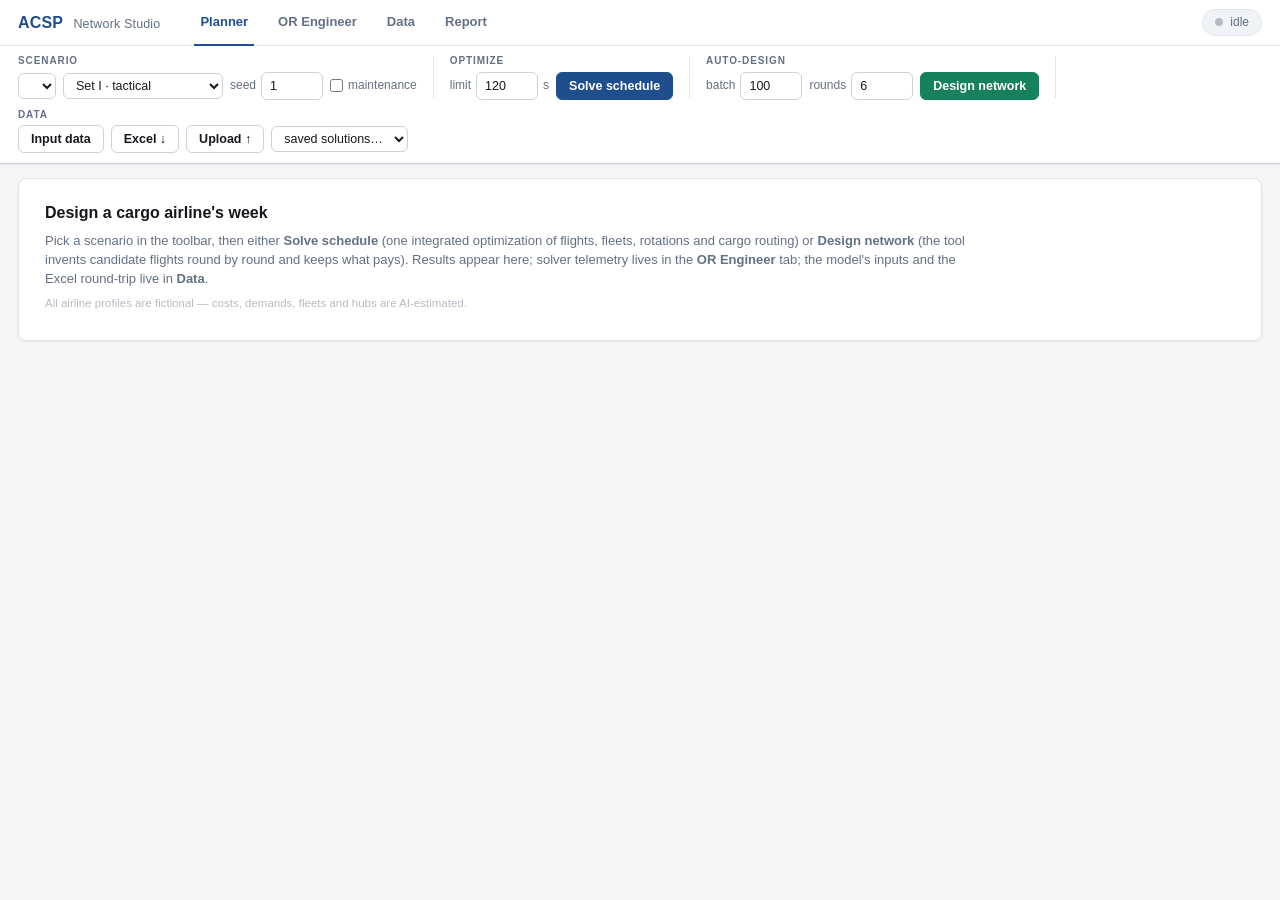
==== commit 4c2163c4: "Network Studio: pre-run review, configuration surface, executive Report workspace - Pre-run review m" ====
--- a/src/Acsp.Web/wwwroot/index.html
+++ b/src/Acsp.Web/wwwroot/index.html
@@ -15,6 +15,7 @@
       <button data-ws="planner" class="on" title="Network results: map, P&amp;L, rotations, demand served">Planner</button>
       <button data-ws="engineer" title="Solver telemetry: convergence, bounds, time-space network">OR Engineer</button>
       <button data-ws="data" title="Model input: fleets, airports, flights, demand; Excel round-trip">Data</button>
+      <button data-ws="report" title="Executive report of the last solution — printable">Report</button>
     </nav>
     <div id="jobChip" class="chip idle" title="Optimizer status">
       <span class="chip-dot"></span><span id="jobChipText">idle</span>
@@ -68,6 +69,21 @@
   </div>
 </header>
 
+<!-- ============================================= pre-run review modal -->
+<div id="reviewOverlay" class="overlay hidden">
+  <div class="modal">
+    <div class="modal-title" id="reviewTitle">Review before running</div>
+    <div id="reviewSummary" class="review-grid"></div>
+    <ul id="reviewChecks" class="checks"></ul>
+    <div class="modal-config" id="reviewConfig"></div>
+    <div class="modal-actions">
+      <label class="skip"><input type="checkbox" id="reviewSkip"> don't review again (this browser)</label>
+      <button id="reviewCancel">Cancel</button>
+      <button id="reviewRun" class="primary">Run</button>
+    </div>
+  </div>
+</div>
+
 <main>
 
 <!-- ============================================= shared: run telemetry -->
@@ -156,6 +172,49 @@
   </div>
 </section>
 
+<!-- ============================================= report workspace -->
+<section id="reportEmpty" class="ws ws-r">
+  <div class="panel empty">
+    <h2>Executive report</h2>
+    <p>Run <b>Solve schedule</b> or <b>Design network</b> (or open a saved solution) and this
+    tab becomes a printable report: P&amp;L waterfall, fleet utilization, service levels,
+    top lanes, and the design outcome — ready to hand to whoever asks "so what did it decide?"</p>
+  </div>
+</section>
+
+<section id="reportSection" class="hidden ws ws-r">
+  <div class="panel report">
+    <div class="report-head">
+      <div>
+        <h2 id="reportTitle">Weekly network plan</h2>
+        <div id="reportMeta" class="sub"></div>
+      </div>
+      <button id="printBtn" title="Print or save as PDF">Print / PDF</button>
+    </div>
+    <div id="reportKpis" class="kpi-row"></div>
+
+    <h3>Profit &amp; loss</h3>
+    <svg id="pnlWaterfall" viewBox="0 0 860 240"></svg>
+
+    <div class="two-col">
+      <div>
+        <h3>Fleet utilization</h3>
+        <table id="fleetUtilTable"></table>
+      </div>
+      <div>
+        <h3>Service</h3>
+        <table id="serviceTable"></table>
+        <div id="designOutcome" class="design-note"></div>
+      </div>
+    </div>
+
+    <h3>Top lanes by tonnage</h3>
+    <table id="topLanesTable"></table>
+
+    <p class="fine">Synthetic scenario — all airline data fictional, AI-estimated. Generated by ACSP Network Studio.</p>
+  </div>
+</section>
+
 <!-- ============================================= data workspace -->
 <section class="ws ws-d">
   <div class="panel empty">
@@ -164,6 +223,7 @@
     <b>Excel ↓</b> exports it as a workbook — airports, fleets, flights (one row per leg),
     O&amp;D demand — for a planner to edit. <b>Upload ↑</b> brings the edited workbook back
     with row-level validation; Solve and Design then run on the uploaded instance.</p>
+    <div id="configLine" class="config-line"></div>
   </div>
 </section>
 
--- a/src/Acsp.Web/wwwroot/style.css
+++ b/src/Acsp.Web/wwwroot/style.css
@@ -109,10 +109,73 @@
 }
 .hidden { display: none !important; }
 
-/* workspace filtering: panels are tagged ws-p / ws-e / ws-d */
+/* workspace filtering: panels are tagged ws-p / ws-e / ws-d / ws-r */
 body[data-ws="planner"]  .ws:not(.ws-p) { display: none; }
 body[data-ws="engineer"] .ws:not(.ws-e) { display: none; }
 body[data-ws="data"]     .ws:not(.ws-d) { display: none; }
+body[data-ws="report"]   .ws:not(.ws-r) { display: none; }
+
+/* ------------------------------------------------------------- pre-run review */
+.overlay {
+  position: fixed; inset: 0; z-index: 200;
+  background: rgba(20, 26, 36, .45);
+  display: flex; align-items: flex-start; justify-content: center;
+  padding: 8vh 16px 16px;
+}
+.modal {
+  background: var(--panel); border-radius: 12px; box-shadow: 0 12px 48px rgba(10,20,40,.28);
+  width: 660px; max-width: 100%; max-height: 84vh; overflow: auto; padding: 18px 22px;
+}
+.modal-title { font-size: 15px; font-weight: 700; margin-bottom: 12px; }
+.review-grid {
+  display: grid; grid-template-columns: repeat(auto-fit, minmax(120px, 1fr));
+  gap: 8px; margin-bottom: 12px;
+}
+.review-grid .kpi { padding: 7px 10px; }
+.review-grid .kpi .v { font-size: 14.5px; }
+.checks { list-style: none; margin: 4px 0 12px; }
+.checks li {
+  padding: 7px 10px 7px 30px; border-radius: 6px; margin-bottom: 5px;
+  font-size: 12.5px; position: relative;
+}
+.checks li::before { position: absolute; left: 10px; font-weight: 700; }
+.checks li.ok    { background: #ecf6f1; color: #135f45; } .checks li.ok::before    { content: "✓"; }
+.checks li.info  { background: var(--soft); color: var(--muted); } .checks li.info::before { content: "i"; }
+.checks li.warn  { background: #fdf3e4; color: #7d4e00; } .checks li.warn::before  { content: "!"; }
+.checks li.error { background: #faeeee; color: var(--danger); } .checks li.error::before { content: "✕"; }
+.modal-config {
+  font-family: ui-monospace, "SF Mono", Menlo, Consolas, monospace;
+  font-size: 11.5px; color: var(--muted); background: var(--soft);
+  border-radius: 6px; padding: 8px 12px; margin-bottom: 14px;
+}
+.modal-actions { display: flex; gap: 10px; align-items: center; }
+.modal-actions .skip { margin-right: auto; font-size: 11.5px; }
+.config-line { margin-top: 10px; font-size: 12px; color: var(--muted); }
+.config-line b { color: var(--ink); }
+
+/* ------------------------------------------------------------- report */
+.panel.report { padding: 26px 32px; max-width: 1100px; }
+.report-head { display: flex; align-items: flex-start; gap: 14px; margin-bottom: 16px; }
+.report-head h2 { font-size: 20px; }
+.report-head .sub { color: var(--muted); font-size: 12px; margin-top: 4px; }
+.report-head button { margin-left: auto; }
+.panel.report h3 {
+  font-size: 13px; font-weight: 700; text-transform: uppercase; letter-spacing: .07em;
+  color: var(--muted); margin: 22px 0 10px; border-bottom: 1px solid var(--line);
+  padding-bottom: 5px;
+}
+#pnlWaterfall { max-width: 860px; }
+.design-note { margin-top: 12px; font-size: 12.5px; color: var(--muted); line-height: 1.6; }
+.design-note b { color: var(--ink); }
+.panel.report .fine { margin-top: 26px; font-size: 11px; color: var(--dim); }
+
+@media print {
+  #appbar, #printBtn, .actions, main > section:not(#reportSection),
+  main > div.panel, #reportEmpty { display: none !important; }
+  body { background: #fff; }
+  main { padding: 0; max-width: none; }
+  .panel.report { border: none; box-shadow: none; max-width: none; }
+}
 
 /* ------------------------------------------------------------- panels */
 .panel {
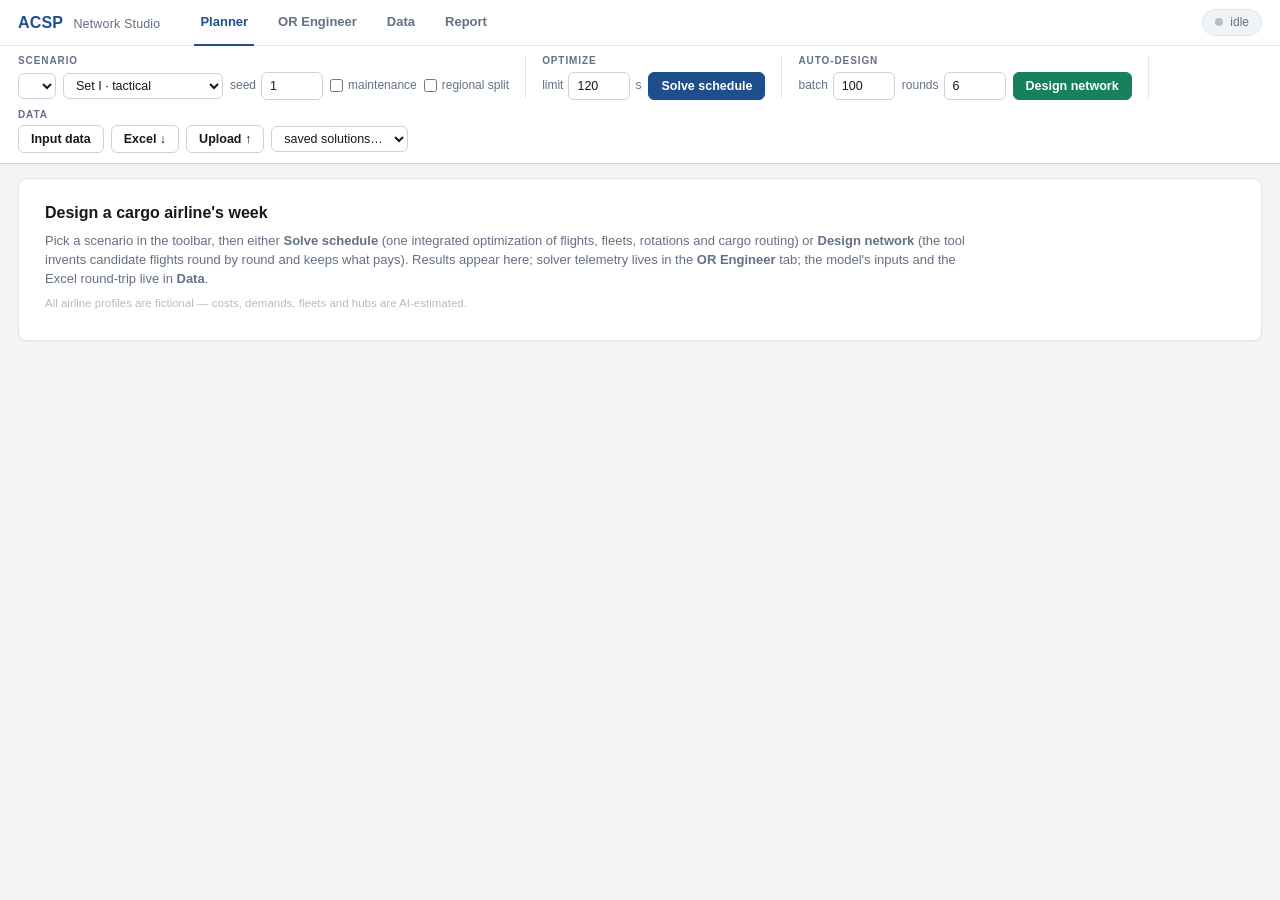
==== commit 1ece9ea5: "Relay v2 (pairwise passes) + 'regional split' as a switch everywhere - RegionalOptimizer: after sing" ====
--- a/src/Acsp.Web/wwwroot/index.html
+++ b/src/Acsp.Web/wwwroot/index.html
@@ -34,6 +34,7 @@
         </select>
         <label title="Random seed for the synthetic instance">seed <input id="seed" type="number" value="1" min="1" max="99"></label>
         <label title="Enforce A-check maintenance in rotations"><input id="maintenance" type="checkbox"> maintenance</label>
+        <label title="Split mode: after the solve, freeze the world and re-optimize one hub region (and cross-region pairs) at a time — merges are accepted only when the globally verified profit improves. Off = one whole-network solve only."><input id="regional" type="checkbox"> regional split</label>
         <span id="sourceBadge" class="hidden badge">Excel: <b id="sourceName"></b>
           <button id="sourceClear" class="small" title="Back to the generated scenario">×</button></span>
       </div>
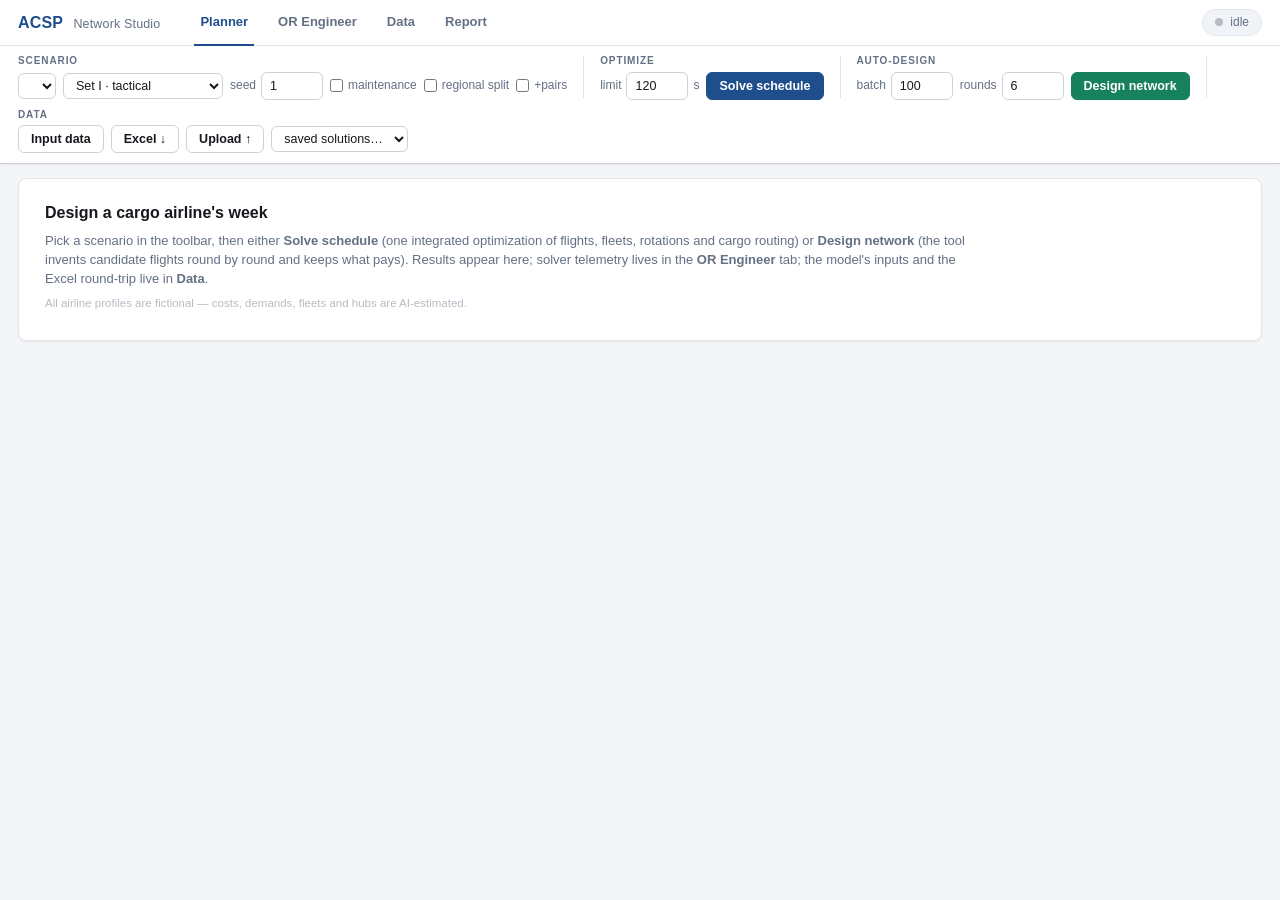
==== commit 97d2ddf8: "Regional split defaults + audit cleanup: pairs opt-in (--pairs / +pairs), stale docs and dead code r" ====
--- a/src/Acsp.Web/wwwroot/index.html
+++ b/src/Acsp.Web/wwwroot/index.html
@@ -34,7 +34,8 @@
         </select>
         <label title="Random seed for the synthetic instance">seed <input id="seed" type="number" value="1" min="1" max="99"></label>
         <label title="Enforce A-check maintenance in rotations"><input id="maintenance" type="checkbox"> maintenance</label>
-        <label title="Split mode: after the solve, freeze the world and re-optimize one hub region (and cross-region pairs) at a time — merges are accepted only when the globally verified profit improves. Off = one whole-network solve only."><input id="regional" type="checkbox"> regional split</label>
+        <label title="Split mode: after the solve, freeze the world and re-optimize one hub region at a time — merges are accepted only when the globally verified profit improves. Off = one whole-network solve only."><input id="regional" type="checkbox"> regional split</label>
+        <label title="Also run cross-region PAIR passes (the relay): cross demand enters the pair block whole, with exact windows. Measured on RLA: clean but no extra profit at 3x contracting — worth trying on world-scale scenarios or cheaper recourse."><input id="regionalPairs" type="checkbox"> +pairs</label>
         <span id="sourceBadge" class="hidden badge">Excel: <b id="sourceName"></b>
           <button id="sourceClear" class="small" title="Back to the generated scenario">×</button></span>
       </div>
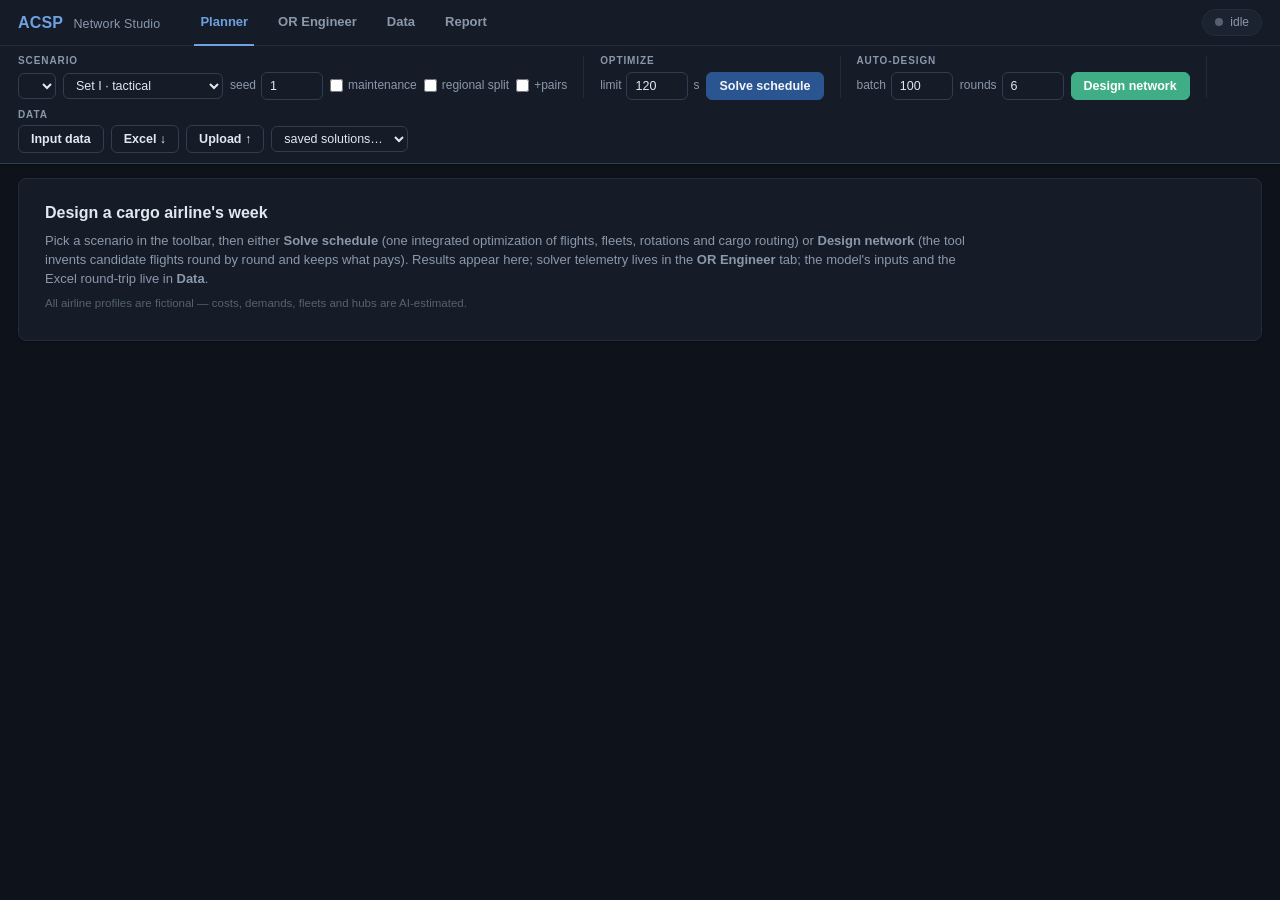
==== commit 4f5146ad: "Network Studio dark ops theme + contracted lanes on the map - Dark navy palette via CSS variables (p" ====
--- a/src/Acsp.Web/wwwroot/index.html
+++ b/src/Acsp.Web/wwwroot/index.html
@@ -4,7 +4,7 @@
 <meta charset="utf-8">
 <meta name="viewport" content="width=device-width, initial-scale=1">
 <title>ACSP — Network Studio</title>
-<link rel="stylesheet" href="style.css">
+<link rel="stylesheet" href="style.css?v=dark1">
 </head>
 <body data-ws="planner">
 
@@ -142,7 +142,8 @@
       <span class="lg lg-mand">mandatory</span>
       <span class="lg lg-opt">optional · selected</span>
       <span class="lg lg-rej">optional · rejected</span>
-      <span class="lg lg-ext">external</span></span>
+      <span class="lg lg-ext">external</span>
+      <span class="lg lg-con" title="Demand delivered by contracted external carriers — money leaving the network">contracted</span></span>
     </div>
     <div class="map-controls">
       <label><input type="checkbox" id="mapHourMode"> hourly view</label>
@@ -267,6 +268,6 @@
 
 </main>
 
-<script src="app.js"></script>
+<script src="app.js?v=dark1"></script>
 </body>
 </html>
--- a/src/Acsp.Web/wwwroot/style.css
+++ b/src/Acsp.Web/wwwroot/style.css
@@ -1,19 +1,22 @@
-/* ACSP Network Studio — professional, data-dense, restrained. */
+/* ACSP Network Studio — professional, data-dense, restrained.
+   Dark ops-room palette: deep navy surfaces, one blue accent, amber = contracted. */
 :root {
-  --bg: #f4f5f7;
-  --panel: #ffffff;
-  --ink: #16181d;
-  --muted: #647084;
-  --line: #e2e5ea;
-  --line-strong: #cdd2da;
-  --accent: #1f4e8c;        /* deep blue: primary actions, mandatory flights */
-  --accent-ink: #ffffff;
-  --go: #17805c;            /* green: design, incumbents, selected optionals */
-  --danger: #c03434;        /* red: bounds, hubs, stop */
-  --warn: #b26a00;          /* amber: external capacity */
-  --dim: #b6bcc4;
-  --soft: #f0f3f7;
-  --shadow: 0 1px 2px rgba(22, 30, 45, .06);
+  --bg: #0e131b;
+  --panel: #151c27;
+  --panel-deep: #10161f;    /* charts / map wells, slightly below the panels */
+  --ink: #e2e8f1;
+  --muted: #8b98ab;
+  --line: #232c3a;
+  --line-strong: #313d50;
+  --accent: #6fa0e0;        /* blue: primary actions, mandatory flights */
+  --accent-fill: #2a5590;   /* filled buttons keep a deeper blue */
+  --accent-ink: #f2f6fb;
+  --go: #3fae86;            /* green: design, incumbents, selected optionals */
+  --danger: #e06c6c;        /* red: bounds, hubs, stop */
+  --warn: #d99a3d;          /* amber: external capacity and CONTRACTED lanes */
+  --dim: #556173;
+  --soft: #1b2330;
+  --shadow: 0 1px 3px rgba(0, 0, 0, .35);
   --radius: 8px;
 }
 * { box-sizing: border-box; margin: 0; padding: 0; }
@@ -59,11 +62,11 @@
 }
 .chip span:last-child { overflow: hidden; text-overflow: ellipsis; }
 .chip-dot { width: 8px; height: 8px; border-radius: 99px; background: var(--dim); flex: none; }
-.chip.running { border-color: var(--accent); color: var(--accent); background: #eef3fa; }
+.chip.running { border-color: var(--accent); color: var(--accent); background: rgba(111,160,224,.10); }
 .chip.running .chip-dot { background: var(--accent); animation: pulse 1.2s ease infinite; }
-.chip.done { border-color: var(--go); color: var(--go); background: #ecf6f1; }
+.chip.done { border-color: var(--go); color: var(--go); background: rgba(63,174,134,.10); }
 .chip.done .chip-dot { background: var(--go); }
-.chip.error { border-color: var(--danger); color: var(--danger); background: #faeeee; }
+.chip.error { border-color: var(--danger); color: var(--danger); background: rgba(224,108,108,.10); }
 .chip.error .chip-dot { background: var(--danger); }
 @keyframes pulse { 50% { opacity: .35; } }
 
@@ -82,7 +85,7 @@
   border: 1px solid var(--line-strong); border-radius: 6px;
   padding: 4px 8px; font: inherit; font-size: 12.5px;
 }
-select:focus, input:focus, button:focus-visible { outline: 2px solid #9db8dd; outline-offset: 0; }
+select:focus, input:focus, button:focus-visible { outline: 2px solid #46618a; outline-offset: 0; }
 input[type=number] { width: 62px; font-variant-numeric: tabular-nums; }
 input[type=checkbox] { accent-color: var(--accent); width: auto; }
 label { color: var(--muted); font-size: 12px; display: inline-flex; gap: 5px; align-items: center; white-space: nowrap; }
@@ -94,17 +97,17 @@
   padding: 4px 12px; text-decoration: none; display: inline-block; white-space: nowrap;
 }
 button:hover, .btn-link:hover { background: var(--soft); border-color: var(--dim); }
-button.primary { background: var(--accent); border-color: var(--accent); color: var(--accent-ink); }
-button.primary:hover { background: #173d6f; }
+button.primary { background: var(--accent-fill); border-color: var(--accent-fill); color: var(--accent-ink); }
+button.primary:hover { background: #336aa8; }
 button.go { background: var(--go); border-color: var(--go); color: #fff; }
-button.go:hover { background: #116347; }
+button.go:hover { background: #4cc094; }
 button.small { font-size: 11px; padding: 1px 8px; margin-left: 8px; font-weight: 500; }
-button.small.danger { color: var(--danger); border-color: #d9a3a3; }
-button.small.danger:hover { background: #faeeee; }
+button.small.danger { color: var(--danger); border-color: rgba(224,108,108,.5); }
+button.small.danger:hover { background: rgba(224,108,108,.12); }
 button:disabled { opacity: .45; cursor: default; }
 
 .badge {
-  background: #ecf6f1; border: 1px solid #a9d3c0; color: var(--go);
+  background: rgba(63,174,134,.10); border: 1px solid rgba(63,174,134,.45); color: var(--go);
   border-radius: 6px; padding: 3px 9px; font-size: 12px; display: inline-flex; align-items: center;
 }
 .hidden { display: none !important; }
@@ -139,10 +142,10 @@
   font-size: 12.5px; position: relative;
 }
 .checks li::before { position: absolute; left: 10px; font-weight: 700; }
-.checks li.ok    { background: #ecf6f1; color: #135f45; } .checks li.ok::before    { content: "✓"; }
+.checks li.ok    { background: rgba(63,174,134,.10); color: #6cd0ab; } .checks li.ok::before    { content: "✓"; }
 .checks li.info  { background: var(--soft); color: var(--muted); } .checks li.info::before { content: "i"; }
-.checks li.warn  { background: #fdf3e4; color: #7d4e00; } .checks li.warn::before  { content: "!"; }
-.checks li.error { background: #faeeee; color: var(--danger); } .checks li.error::before { content: "✕"; }
+.checks li.warn  { background: rgba(217,154,61,.12); color: #e6b269; } .checks li.warn::before  { content: "!"; }
+.checks li.error { background: rgba(224,108,108,.12); color: var(--danger); } .checks li.error::before { content: "✕"; }
 .modal-config {
   font-family: ui-monospace, "SF Mono", Menlo, Consolas, monospace;
   font-size: 11.5px; color: var(--muted); background: var(--soft);
@@ -170,6 +173,13 @@
 .panel.report .fine { margin-top: 26px; font-size: 11px; color: var(--dim); }
 
 @media print {
+  :root {
+    --bg: #ffffff; --panel: #ffffff; --panel-deep: #ffffff; --ink: #16181d;
+    --muted: #5a6577; --line: #d8dce3; --line-strong: #c2c8d2;
+    --accent: #1f4e8c; --accent-fill: #1f4e8c; --go: #17805c;
+    --danger: #b03030; --warn: #9a6a10; --dim: #9aa1ab; --soft: #f0f3f7;
+    --shadow: none;
+  }
   #appbar, #printBtn, .actions, main > section:not(#reportSection),
   main > div.panel, #reportEmpty { display: none !important; }
   body { background: #fff; }
@@ -213,7 +223,7 @@
   color: var(--muted);
 }
 .kpi .v {
-  font-size: 17px; font-weight: 650; margin-top: 3px; color: var(--ink);
+  font-size: 19px; font-weight: 680; margin-top: 3px; color: var(--ink); letter-spacing: -0.01em;
   font-variant-numeric: tabular-nums; white-space: nowrap;
 }
 .kpi .v.pos { color: var(--go); }
@@ -221,12 +231,12 @@
 
 /* charts & drawings */
 svg { width: 100%; display: block; }
-#convergence { height: 200px; border: 1px solid var(--line); border-radius: 6px; background: #fff; }
-#map { border: 1px solid var(--line); border-radius: 6px; background: #fdfdfc; }
+#convergence { height: 200px; border: 1px solid var(--line); border-radius: 6px; background: var(--panel-deep); }
+#map { border: 1px solid var(--line); border-radius: 6px; background: var(--panel-deep); }
 #ganttWrap { overflow-x: auto; }
 #gantt { min-width: 860px; }
 #tsWrap { overflow: auto; max-height: 560px; border: 1px solid var(--line); border-radius: 6px; }
-#timespace { background: #fff; min-width: 700px; }
+#timespace { background: var(--panel-deep); min-width: 700px; }
 .chart-legend { margin-top: 6px; }
 
 .legend { margin-left: auto; font-weight: 450; }
@@ -236,6 +246,7 @@
 .lg-opt::before { color: var(--go); }
 .lg-rej::before { color: var(--dim); }
 .lg-ext::before { color: var(--warn); }
+.lg-con::before { color: var(--warn); opacity: .55; }
 .lg-bound::before { color: var(--danger); }
 .lg-inc::before { color: var(--go); }
 
@@ -257,7 +268,7 @@
   border-bottom: 1px solid var(--line-strong);
   position: sticky; top: 0; z-index: 1;
 }
-tbody tr:hover td, tr:hover td { background: #f5f8fc; }
+tbody tr:hover td, tr:hover td { background: #1c2634; }
 tr.dim td { color: var(--dim); }
 .bar {
   display: inline-block; height: 7px; border-radius: 3px;
@@ -281,12 +292,12 @@
   justify-content: flex-end; height: 100%; text-align: center;
   font-size: 10px; color: var(--muted);
 }
-.rounds-chart .rbar .fill { background: #7fc0a4; border: 1px solid #4ba181; border-radius: 3px 3px 0 0; }
+.rounds-chart .rbar .fill { background: rgba(63,174,134,.45); border: 1px solid #3fae86; border-radius: 3px 3px 0 0; }
 .rounds-chart .rbar.best .fill { background: var(--go); border-color: var(--go); }
-.rounds-chart .rbar.base .fill { background: var(--dim); border-color: #9aa1ab; }
-.rounds-chart .rbar.running .fill { background: none; border: 1px dashed #4ba181; }
+.rounds-chart .rbar.base .fill { background: var(--dim); border-color: #6b788c; }
+.rounds-chart .rbar.running .fill { background: none; border: 1px dashed #3fae86; }
 
 .st { padding: 1px 8px; font-size: 11px; border: 1px solid; border-radius: 99px; font-weight: 550; }
-.st-accepted { background: #ecf6f1; border-color: #6db99a; color: var(--go); }
+.st-accepted { background: rgba(63,174,134,.10); border-color: rgba(63,174,134,.5); color: var(--go); }
 .st-evicted { background: var(--soft); border-color: var(--line-strong); color: var(--muted); }
-.st-testing { background: #eef3fa; border-color: #8fb0d8; color: var(--accent); }
+.st-testing { background: rgba(111,160,224,.10); border-color: rgba(111,160,224,.5); color: var(--accent); }
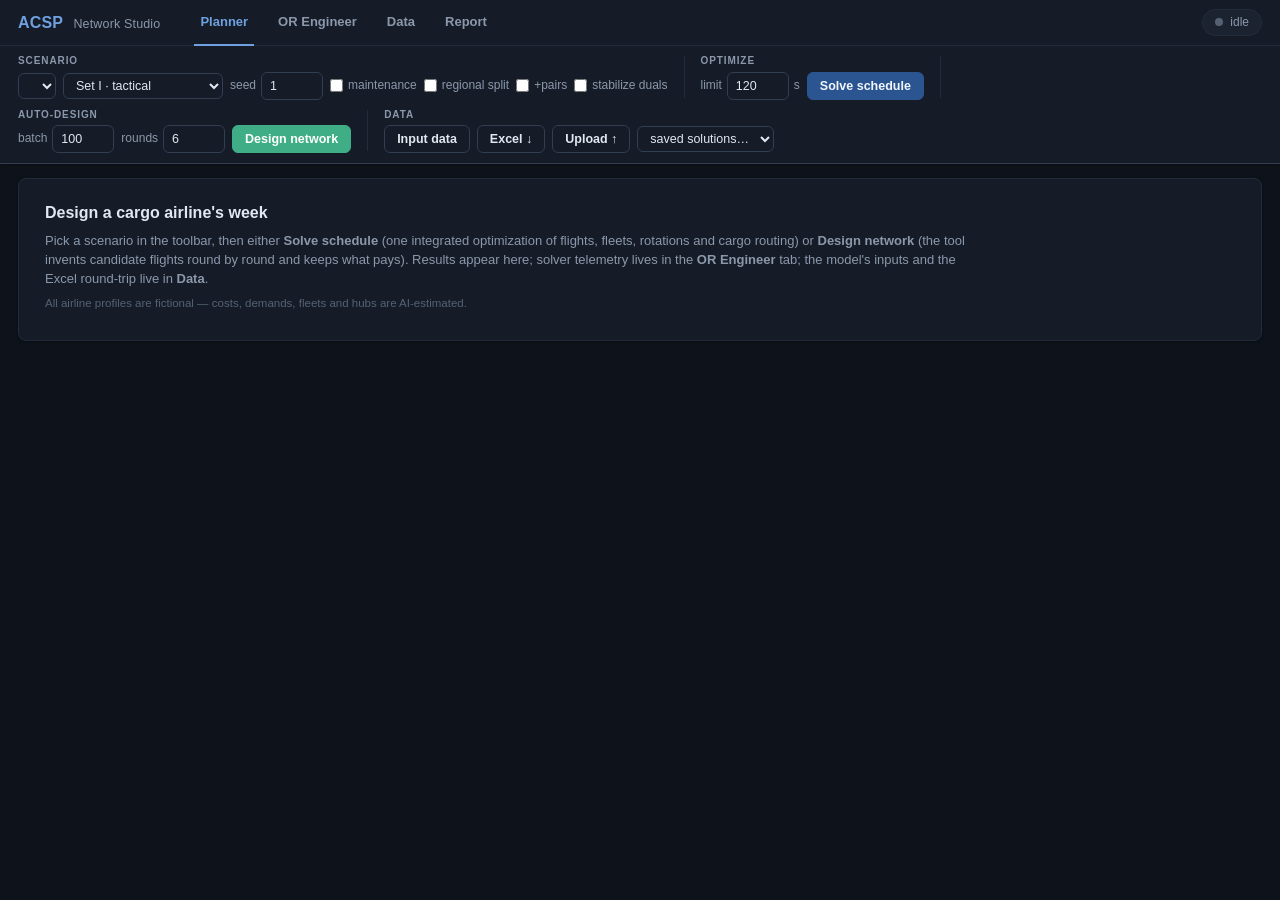
==== commit 4025c4b6: "Parallel pricing (bit-identical, one od per core) + optional dual stabilization (Wentges, mispricing" ====
--- a/src/Acsp.Web/wwwroot/index.html
+++ b/src/Acsp.Web/wwwroot/index.html
@@ -36,6 +36,7 @@
         <label title="Enforce A-check maintenance in rotations"><input id="maintenance" type="checkbox"> maintenance</label>
         <label title="Split mode: after the solve, freeze the world and re-optimize one hub region at a time — merges are accepted only when the globally verified profit improves. Off = one whole-network solve only."><input id="regional" type="checkbox"> regional split</label>
         <label title="Also run cross-region PAIR passes (the relay): cross demand enters the pair block whole, with exact windows. Measured on RLA: clean but no extra profit at 3x contracting — worth trying on world-scale scenarios or cheaper recourse."><input id="regionalPairs" type="checkbox"> +pairs</label>
+        <label title="Dual stabilization (Wentges smoothing): damp early dual oscillation inside column generation so pricing stops chasing phantom prices. Mispricing-safe (true duals always have the last word; bounds only from true-dual passes). Worthwhile on large instances, neutral on small ones."><input id="stabilize" type="checkbox"> stabilize duals</label>
         <span id="sourceBadge" class="hidden badge">Excel: <b id="sourceName"></b>
           <button id="sourceClear" class="small" title="Back to the generated scenario">×</button></span>
       </div>
